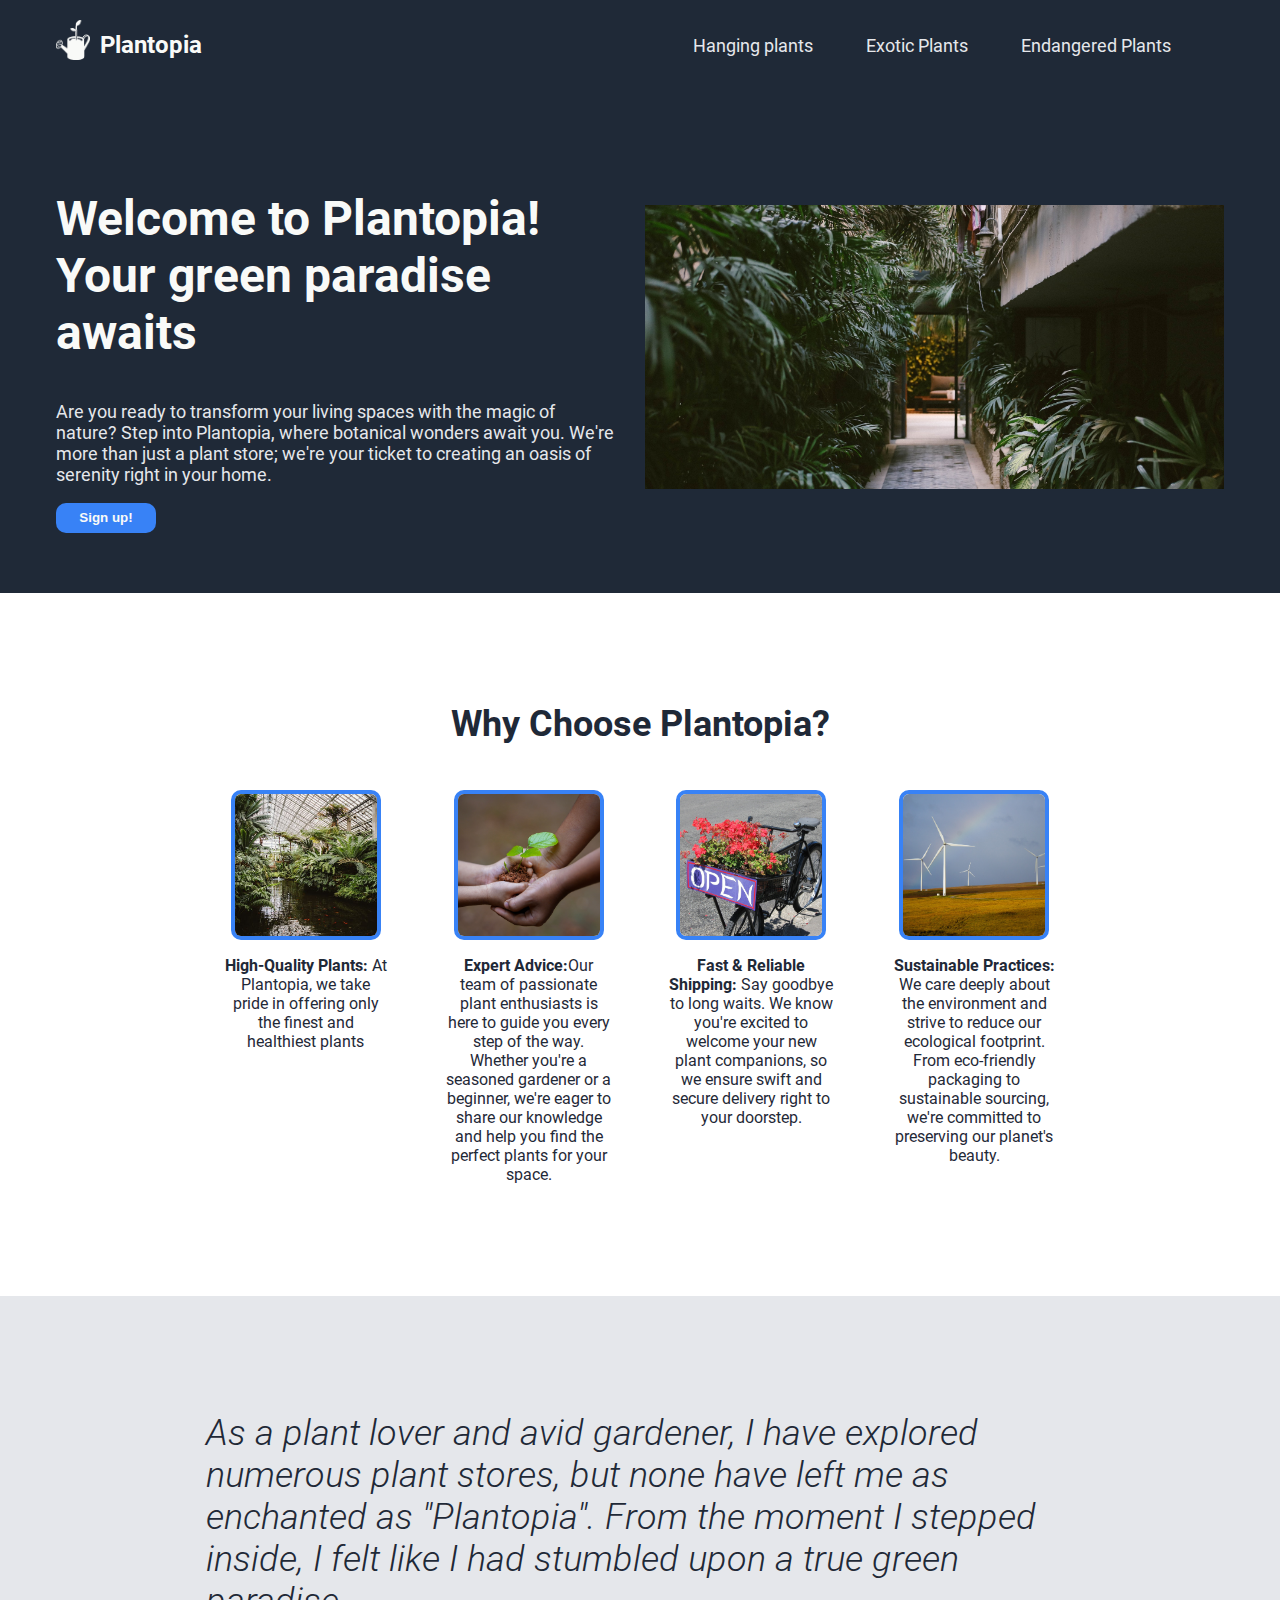
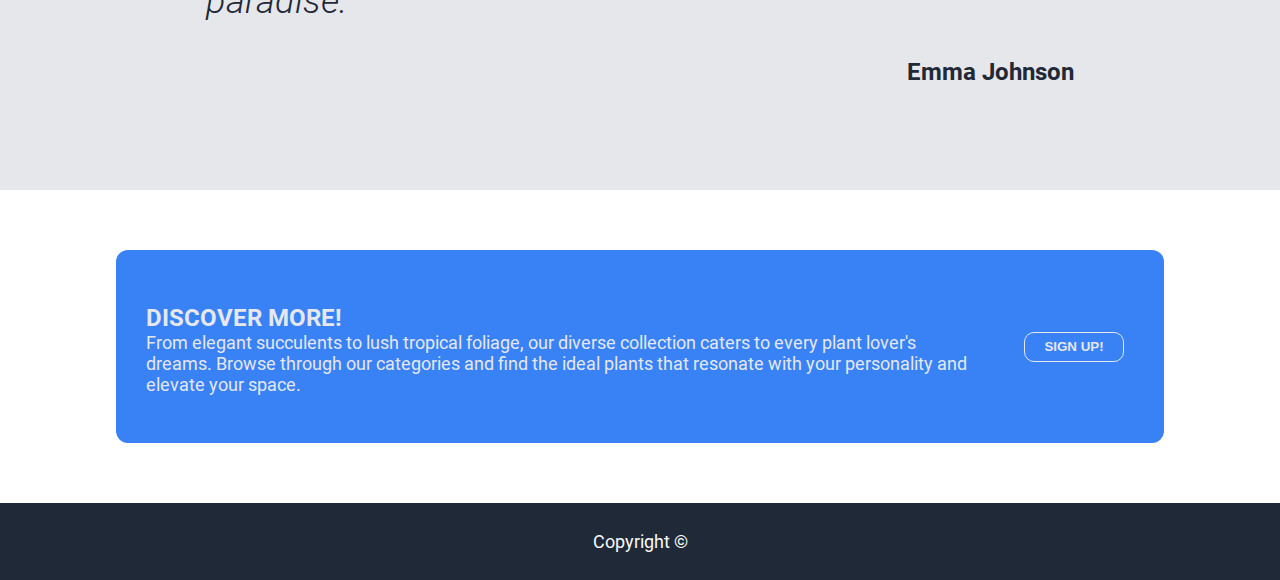
==== index.html @ 647eb0e5 "fix: add missing subtitle to main hero" ====
<!DOCTYPE html>
<html lang="en">
<head>
    <meta charset="UTF-8">
    <meta name="viewport" content="width=device-width, initial-scale=1.0">
    <link rel="stylesheet" type="text/css" href="style.css">
    <link rel="stylesheet" type="text/css" href="landing_page.css">
    <title>Plantopia</title>
</head>
<body>
    <header>
        <nav>
            <div class="container">
                <div class="row">
                    <a href="./index.html" class="header-logo">
                        <img class="img-logo" src="./img/logo.png" alt="Plantopia's logo; a watering can">
                        <h1>Plantopia</h1>
                    </a>
                    <div class="header-links">
                        <a href="hanging_plants.html">Hanging plants</a>
                        <a href="./exotic.html">Exotic Plants</a>
                        <a href="#">Endangered Plants</a>
                    </div>
                </div>
            </div>
        </nav>
    </header>
    <main>
        <section class="main-hero">
            <div class="container row">
                <div class="main-hero-text">
                    <h2 class="main-hero-title">Welcome to Plantopia! Your
                        green paradise awaits</h2>
                    <p class="main-hero-subtext">
                        Are you ready to transform your living spaces with the magic
                        of nature? Step into Plantopia, where botanical wonders await
                        you. We're more than just a plant store; we're your ticket to
                        creating an oasis of serenity right in your home.
                    </p>
                    <button class="btn client-area-button">
                        Sign up!
                    </button>
                </div>
                <figure class="main-hero-img">
                    <img src="./img/main-hero-garden.jpg" alt="Photo of our tropical garden">
                </figure>
            </div>
        </section>
        <section class="container-sm why-plantopia">
            <h2 class="">Why Choose Plantopia?</h2>
            <section class="row">
                <div class="item">
                    <img class="reason-img" src="./img/high-quality-plants.jpg" alt="">
                    <p>
                        <strong>High-Quality Plants:</strong> At Plantopia, we take
                        pride in offering only the finest and healthiest plants
                    </p>
                </div>
                <div class="item">
                    <img class="reason-img" src="./img/expert-advice.jpg" alt="">
                    <p>
                        <strong>Expert Advice:</strong>Our team of passionate plant
                        enthusiasts is here to guide you every step of the way.
                        Whether you're a seasoned gardener or a beginner, we're
                        eager to share our knowledge and help you find the perfect
                        plants for your space.
                    </p>
                </div>
                <div class="item">
                    <img class="reason-img" src="./img/fast-shipping.jpg" alt="">
                    <p>
                        <strong>Fast & Reliable Shipping:</strong> Say goodbye to
                        long waits. We know you're excited to welcome your new
                        plant companions, so we ensure swift and secure delivery
                        right to your doorstep.
                    </p>
                </div>
                <div class="item">
                    <img class="reason-img" src="./img/sustainability.jpg" alt="">
                    <p>
                        <strong>Sustainable Practices:</strong> We care deeply
                        about the environment and strive to reduce our ecological
                        footprint. From eco-friendly packaging to sustainable
                        sourcing, we're committed to preserving our planet's
                        beauty.
                    </p>
                </div>
            </section>
        </section>
        <section class="quote-section">
            <div class="container-sm">
                <p class="quote">
                    As a plant lover and avid gardener, I have explored
                    numerous plant stores, but none have left me as
                    enchanted as "Plantopia". From the moment I
                    stepped inside, I felt like I had stumbled upon a true
                    green paradise.
                </p>
                <p class="quote-name text-right">
                    <b>Emma Johnson</b>
                </p>
            </div>
        </section>
        <section class="container row" ID="cta">
            <div class="call-to-action">
                <div class="info">
                    <h3>DISCOVER MORE!</h3>
                    <p>From elegant succulents to lush tropical foliage, our diverse collection caters to every plant
                        lover's dreams.
                        Browse through our categories and find the ideal plants that resonate with your personality and
                        elevate your space.
                    </p>
                </div>
                <button class="btn">SIGN UP!</button>
            </div>
        </section>
    </main>
    <footer>
        <div class="container row" ID="copyright">
            <p>Copyright ©</p>
        </div>
    </footer>
</body>

</html>
---- style.css ----
@font-face {
    font-family: 'Roboto';
    src: url(fonts/roboto/Roboto-Regular.ttf) format('truetype');
    font-weight: normal;
}

@font-face {
    font-family: 'Roboto';
    src: url(fonts/roboto/Roboto-Bold.ttf) format('truetype');
    font-weight: bold;
}

@font-face {
    font-family: 'Roboto';
    src: url(fonts/roboto/Roboto-Black.ttf) format('truetype');
    font-weight: 900;
}

@font-face {
    font-family: 'Roboto-LightItalic';
    src: url(fonts/roboto/Roboto-LightItalic.ttf) format('truetype');
}

:root {
    --bg-dark: #1f2937;
    --bg-light: #e5e7eb;
    --accent-color: #3882f6;
    --bright-primary-text: #f9faf8;
    --bright-secondary-text: #e5e7eb;
    --dark-text: #1f2937;

    --extra-large-font: 48px;
    --large-font: 36px;
    --medium-font: 24px;
    --small-font: 18px;

    --border-radius: 10px;
}

* {
    box-sizing: border-box;
}

html, body {
    padding: 0;
    margin: 0;
    font-family: 'Roboto', sans-serif;
    color: var(--dark-text);
}

.btn {
    background-color: var(--accent-color);
    border-radius: var(--border-radius);
    border: 0;
    width: 100px;
    min-width: 100px;
    height: 30px;
    font-weight: bold;
    color: var(--bright-primary-text);
}

.container {
    max-width: 1200px;
    margin: 0 auto;
    padding: 0 1rem;
}

.container-sm {
    max-width: 900px;
    margin: 0 auto;
    padding: 0 1rem;
}

.row {
    display: flex;
}

.row.wrap {
    flex-wrap: wrap;
}

.row > * {
    flex: 1;
}

.text-right {
    text-align: right;
}

.m-0 {
    margin: 0;
}

.pe-2 {
    padding-right: 1rem;
}

.ps-2 {
    padding-left: 1rem;
}

header {
    background-color: var(--bg-dark);
    padding: 20px 0;
}

nav a {
    text-decoration: none;
    color: var(--bright-secondary-text);
    font-size: var(--small-font);

    transition: 0.2s;
}

nav a:hover {
    color: var(--accent-color);
}

.header-logo {
    display: flex;
}

.header-logo > h1 {
    margin: auto 10px;
    font-size: 24px;
    color: var(--bright-primary-text);
}

.img-logo {
    height: 50px;
    padding-bottom: 10px;
}

.header-links {
    display: flex;
    justify-content: space-evenly;
    margin: auto 0;
}

.header-links .active {
    color: var(--accent-color);
}

footer {
    background-color: var(--bg-dark);
    color: var(--bright-primary-text);
    text-align: center;
    padding: 10px;
}

#copyright {
    font-size: var(--small-font);
}

.call-to-action {
    background-color: var(--accent-color);
    color: var(--bright-secondary-text);
    margin: 60px;
    padding: 30px;
    border-radius: 12px;
    display: flex;
    align-items: center;
}

.call-to-action button {
    margin: 10px;
    border: 1px solid var(--bright-secondary-text);
    color: var(--bright-secondary-text);
}

.info h3 {
    margin-bottom: 0;
    font-size: var(--medium-font);
}

.info p {
    margin-top: 0;
    font-size: var(--small-font);
    padding-right: 30px;
}

@media (max-width: 599px) {
    .container.row, .call-to-action {
        flex-direction: column;
        justify-content: center;
    }
}
---- landing_page.css ----
.main-hero {
    background-color: var(--bg-dark);
    padding: 60px 0;
}

.main-hero .container {
    gap: 10px;
}

.main-hero-title {
    color: var(--bright-primary-text);
    font-size: var(--extra-large-font);
}

.main-hero-subtext {
    color: var(--bright-secondary-text);
    font-size: var(--small-font);
    padding-right: 1rem;
}

.main-hero img {
    width: 100%;
    padding-top: 1rem;
    margin: auto 0;
    max-height: 300px;
    object-fit: cover;
}

.main-hero-img {
    margin: auto;
}

/* SECOND SECTION  */

.why-plantopia {
    display: flex;
    flex-direction: column;
    margin-top: 80px;
}

.why-plantopia h2 {
    text-align: center;
    font-size: 36px;
}

.why-plantopia section {
    justify-content: space-between;
    padding: 16px;
}

.item {
    display: flex;
    flex-direction: column;
    align-items: center;
    max-width: 20%;
}

.item p {
    text-align: center;
}

.reason-img {
    height: 150px;
    width: 150px;
    border-radius: var(--border-radius);
    border: 4px solid var(--accent-color);
    object-fit: cover;
}

/* QUOTE SECTION */

.quote-section {
    background-color: var(--bg-light);
    padding: 80px;
    margin-top: 80px;
}

.quote-section p:first-child {
    font-family: 'Roboto-LightItalic', sans-serif;
    color: #1f2937;
}

.quote-section div {
    margin: auto;
}

.quote {
    font-size: 36px;
}

.quote-name {
    font-size: 24px;
}

@media (max-width: 899px) {
    .main-hero {
        padding: 60px 20px;
    }

    .main-hero-text {
        margin-bottom: 10px;
    }

    .main-hero-text .btn {
        align-self: center;
    }

    .quote-section {
        padding: 80px 20px;
    }

    .item {
        max-width: unset;
    }

    .why-plantopia section {
        flex-wrap: wrap;
    }
}
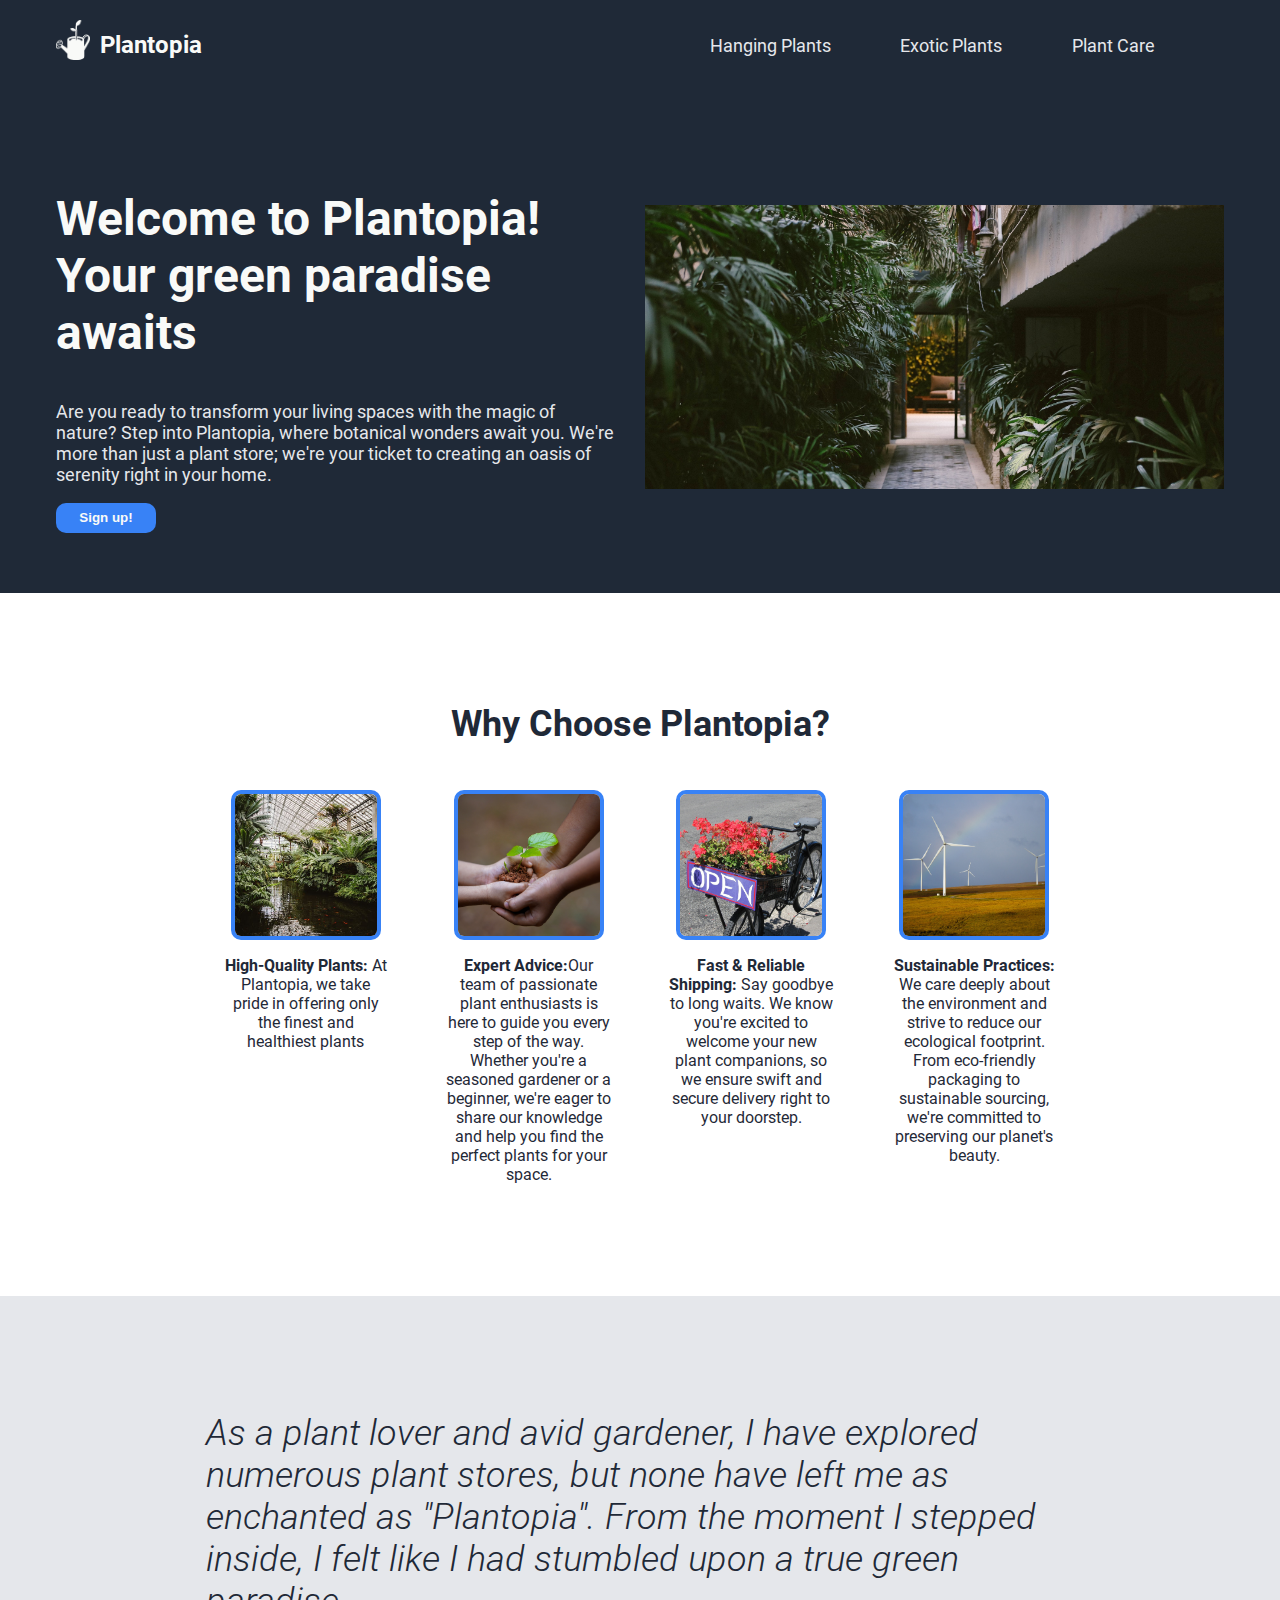
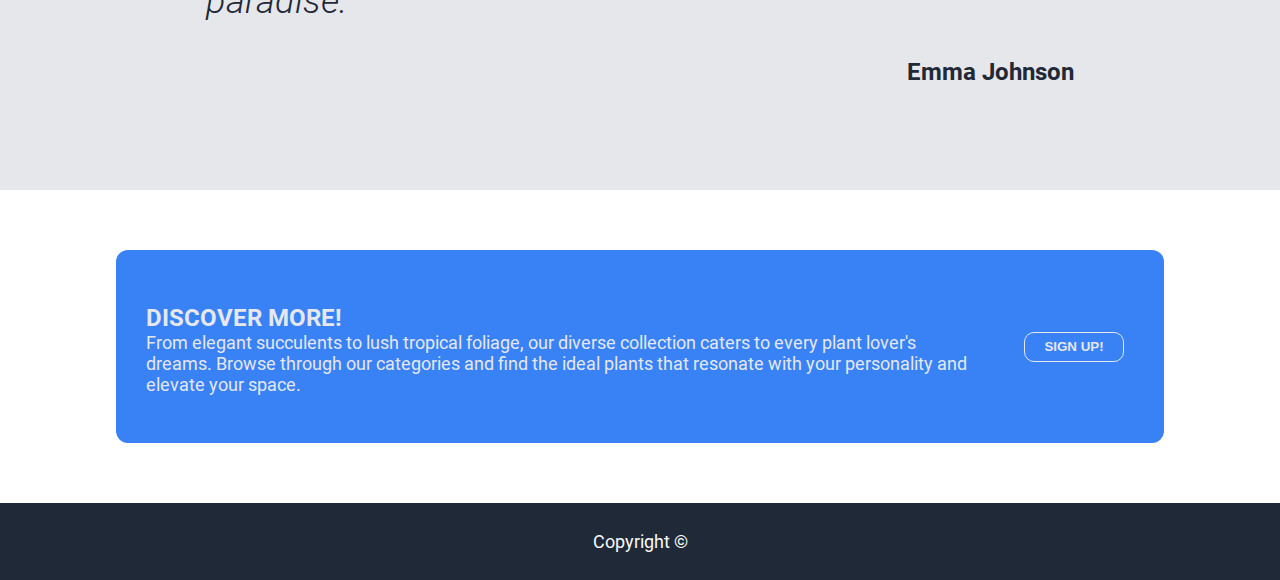
==== commit f0ac45a3: "fix: broken links in all html files" ====
--- a/index.html
+++ b/index.html
@@ -17,9 +17,9 @@
                         <h1>Plantopia</h1>
                     </a>
                     <div class="header-links">
-                        <a href="hanging_plants.html">Hanging plants</a>
-                        <a href="./exotic.html">Exotic Plants</a>
-                        <a href="#">Endangered Plants</a>
+                        <a href="./pages/hanging_plants.html">Hanging Plants</a>
+                        <a href="./pages/exotic.html">Exotic Plants</a>
+                        <a href="./pages/plant-care.html">Plant Care</a>
                     </div>
                 </div>
             </div>
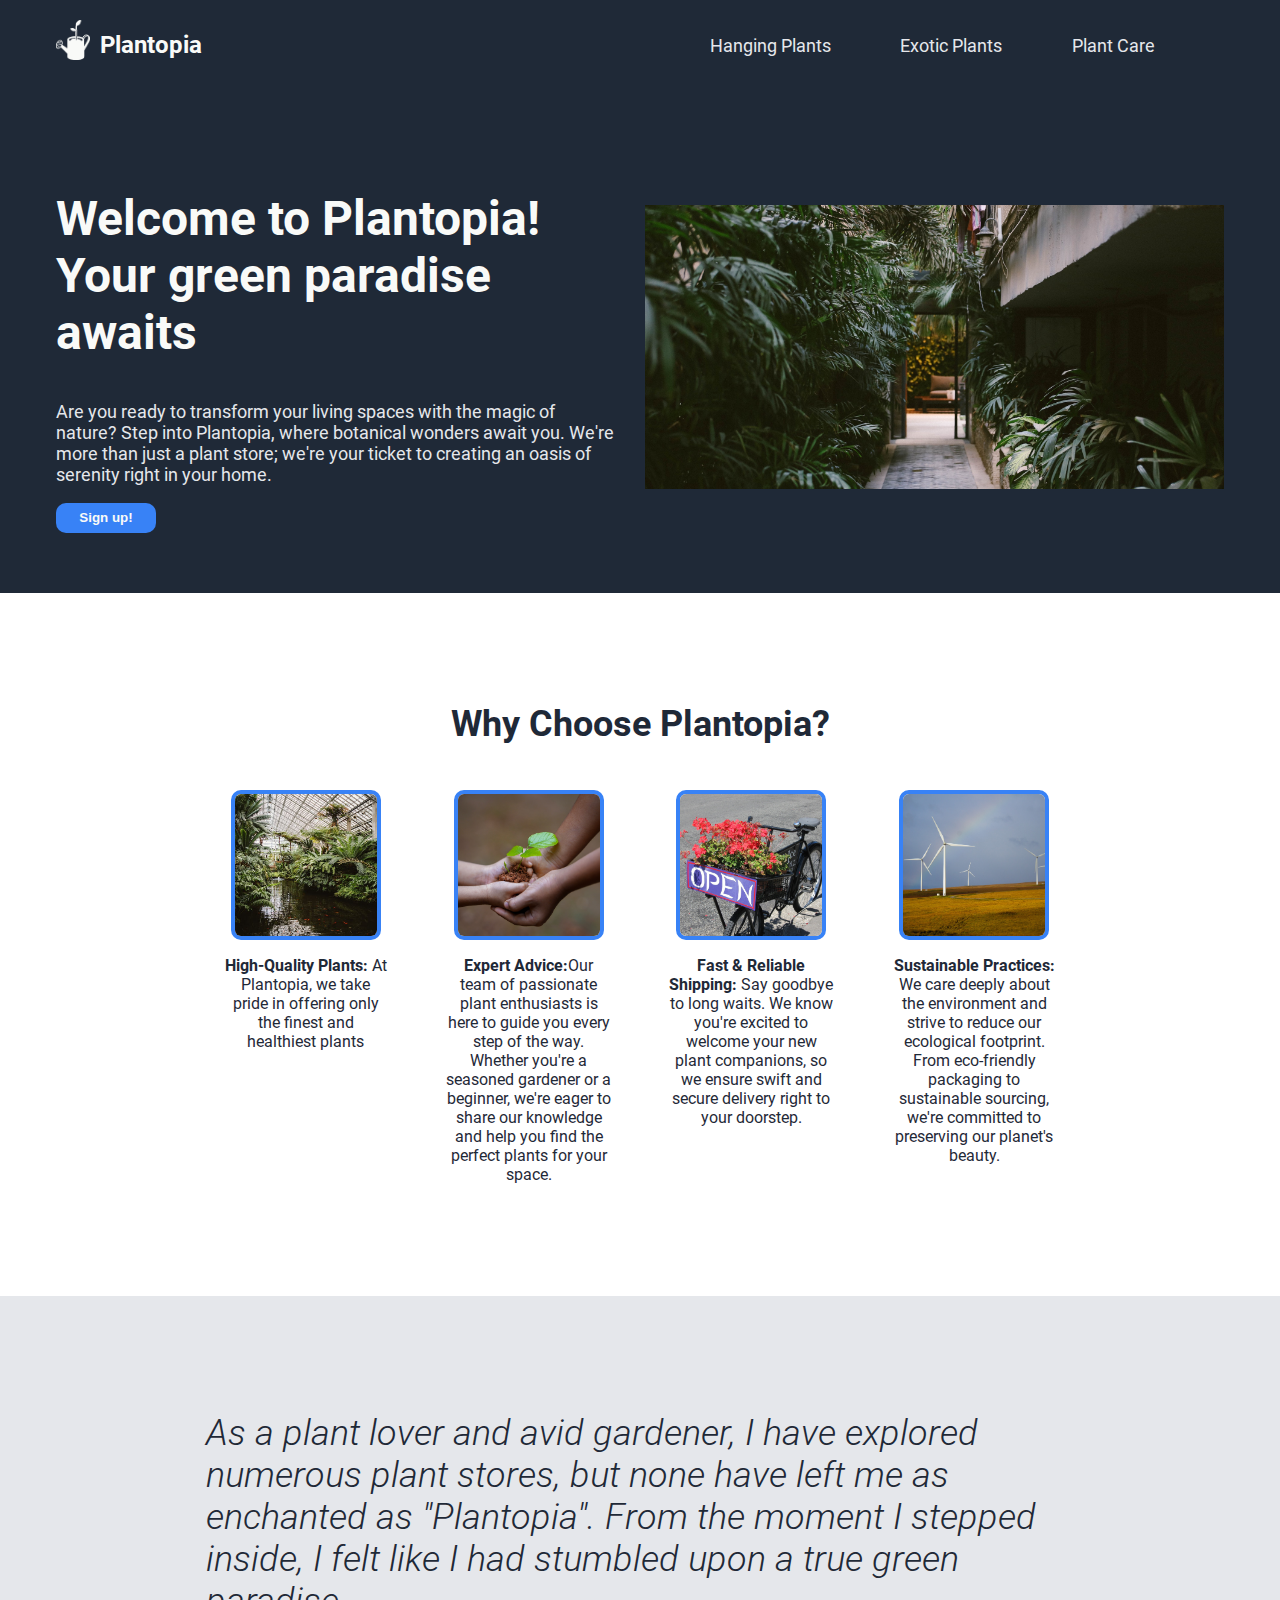
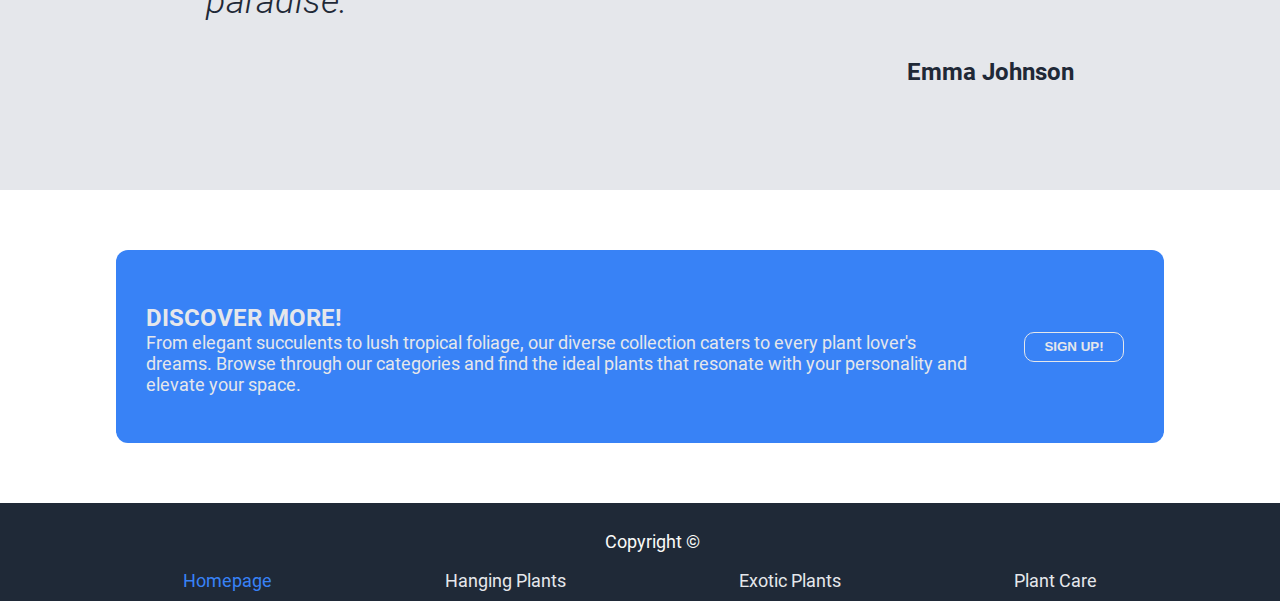
==== commit 202e5d45: "Merge remote-tracking branch 'origin/feature/responsiveness' into feature/bottom_nav" ====
--- a/index.html
+++ b/index.html
@@ -16,7 +16,7 @@
                         <img class="img-logo" src="./img/logo.png" alt="Plantopia's logo; a watering can">
                         <h1>Plantopia</h1>
                     </a>
-                    <div class="header-links">
+                    <div class="navigation-links">
                         <a href="./pages/hanging_plants.html">Hanging Plants</a>
                         <a href="./pages/exotic.html">Exotic Plants</a>
                         <a href="./pages/plant-care.html">Plant Care</a>
@@ -119,7 +119,14 @@
         <div class="container row" ID="copyright">
             <p>Copyright ©</p>
         </div>
+        <div>
+            <nav class="navigation-links">
+                <a href="./index.html" class="active">Homepage</a>
+                <a href="#">Hanging Plants</a>
+                <a href="./pages/exotic.html">Exotic Plants</a>
+                <a href="./pages/plant-care.html">Plant Care</a>
+            </nav>
+        </div>
     </footer>
 </body>
-
 </html>
--- a/style.css
+++ b/style.css
@@ -131,13 +131,13 @@
     padding-bottom: 10px;
 }
 
-.header-links {
+.navigation-links {
     display: flex;
     justify-content: space-evenly;
     margin: auto 0;
 }
 
-.header-links .active {
+.navigation-links .active {
     color: var(--accent-color);
 }
 
@@ -150,6 +150,7 @@
 
 #copyright {
     font-size: var(--small-font);
+    padding-left: 40px;
 }
 
 .call-to-action {
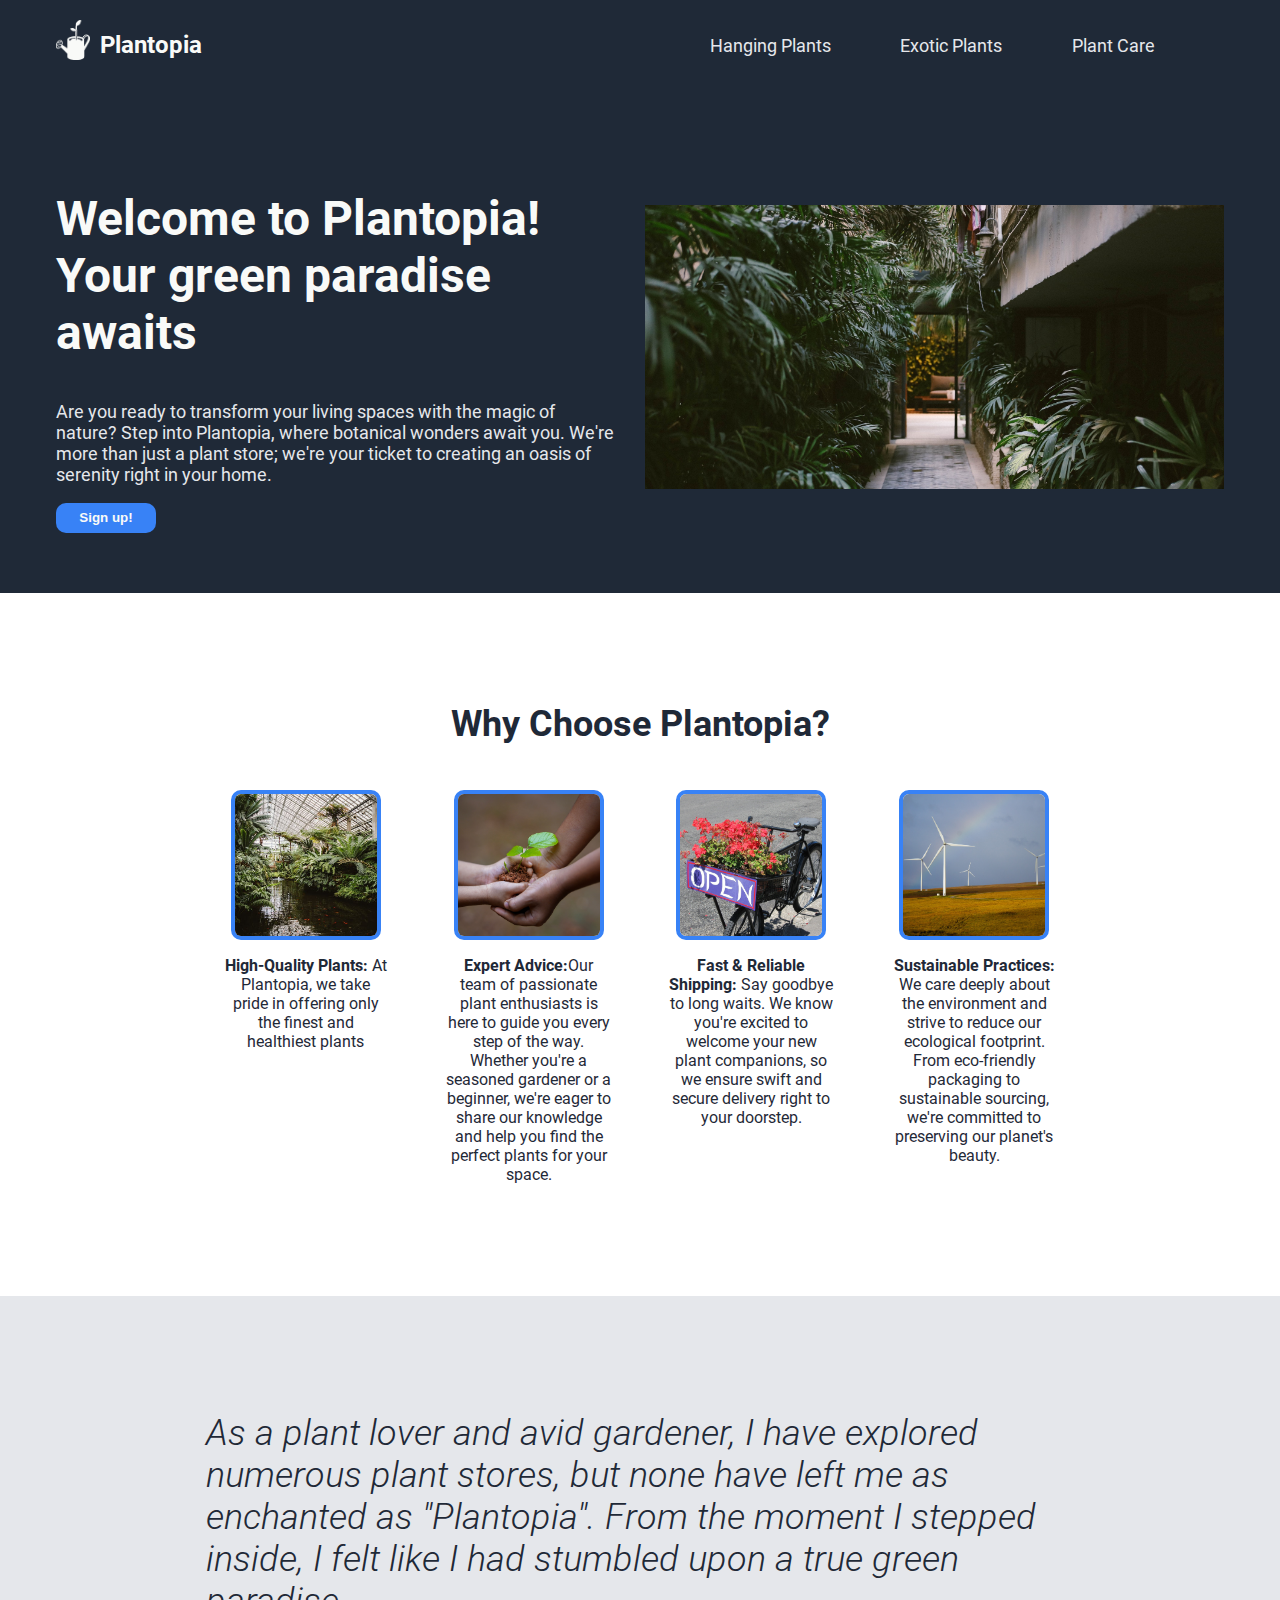
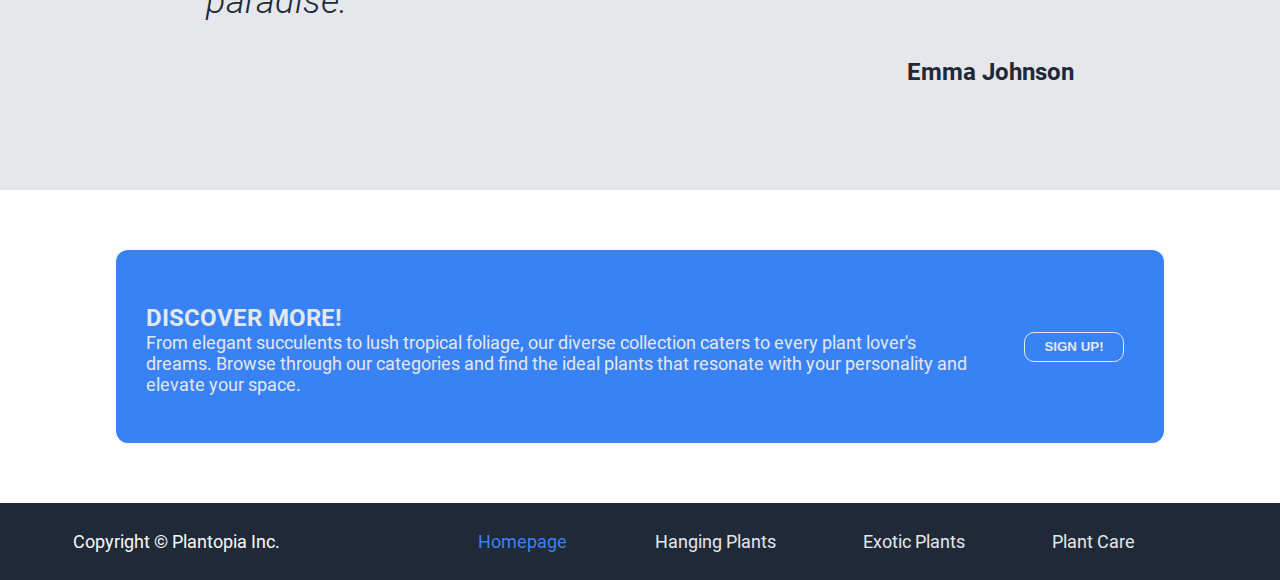
==== commit 3f0f124b: "feat: add company name to copyright notice" ====
--- a/index.html
+++ b/index.html
@@ -117,12 +117,12 @@
     </main>
     <footer>
         <div class="container row" ID="copyright">
-            <p>Copyright ©</p>
+            <p>Copyright © Plantopia Inc.</p>
         </div>
         <div>
             <nav class="navigation-links">
                 <a href="./index.html" class="active">Homepage</a>
-                <a href="#">Hanging Plants</a>
+                <a href="./pages/hanging_plants.html">Hanging Plants</a>
                 <a href="./pages/exotic.html">Exotic Plants</a>
                 <a href="./pages/plant-care.html">Plant Care</a>
             </nav>
--- a/style.css
+++ b/style.css
@@ -142,15 +142,15 @@
 }
 
 footer {
+    display: flex;
     background-color: var(--bg-dark);
     color: var(--bright-primary-text);
-    text-align: center;
     padding: 10px;
 }
 
 #copyright {
+    align-self: start;
     font-size: var(--small-font);
-    padding-left: 40px;
 }
 
 .call-to-action {
@@ -180,9 +180,28 @@
     padding-right: 30px;
 }
 
+footer div:last-child {
+    margin: auto;
+    width: 66%;
+    justify-content: space-evenly;
+}
+
 @media (max-width: 599px) {
     .container.row, .call-to-action {
         flex-direction: column;
         justify-content: center;
     }
-}
+    
+    footer {
+        flex-direction: column;
+    }
+
+    footer div:last-child {
+        flex-wrap: wrap;
+        width: 100%;
+    }
+
+    footer .navigation-links {
+        gap: 12px;
+    }
+}
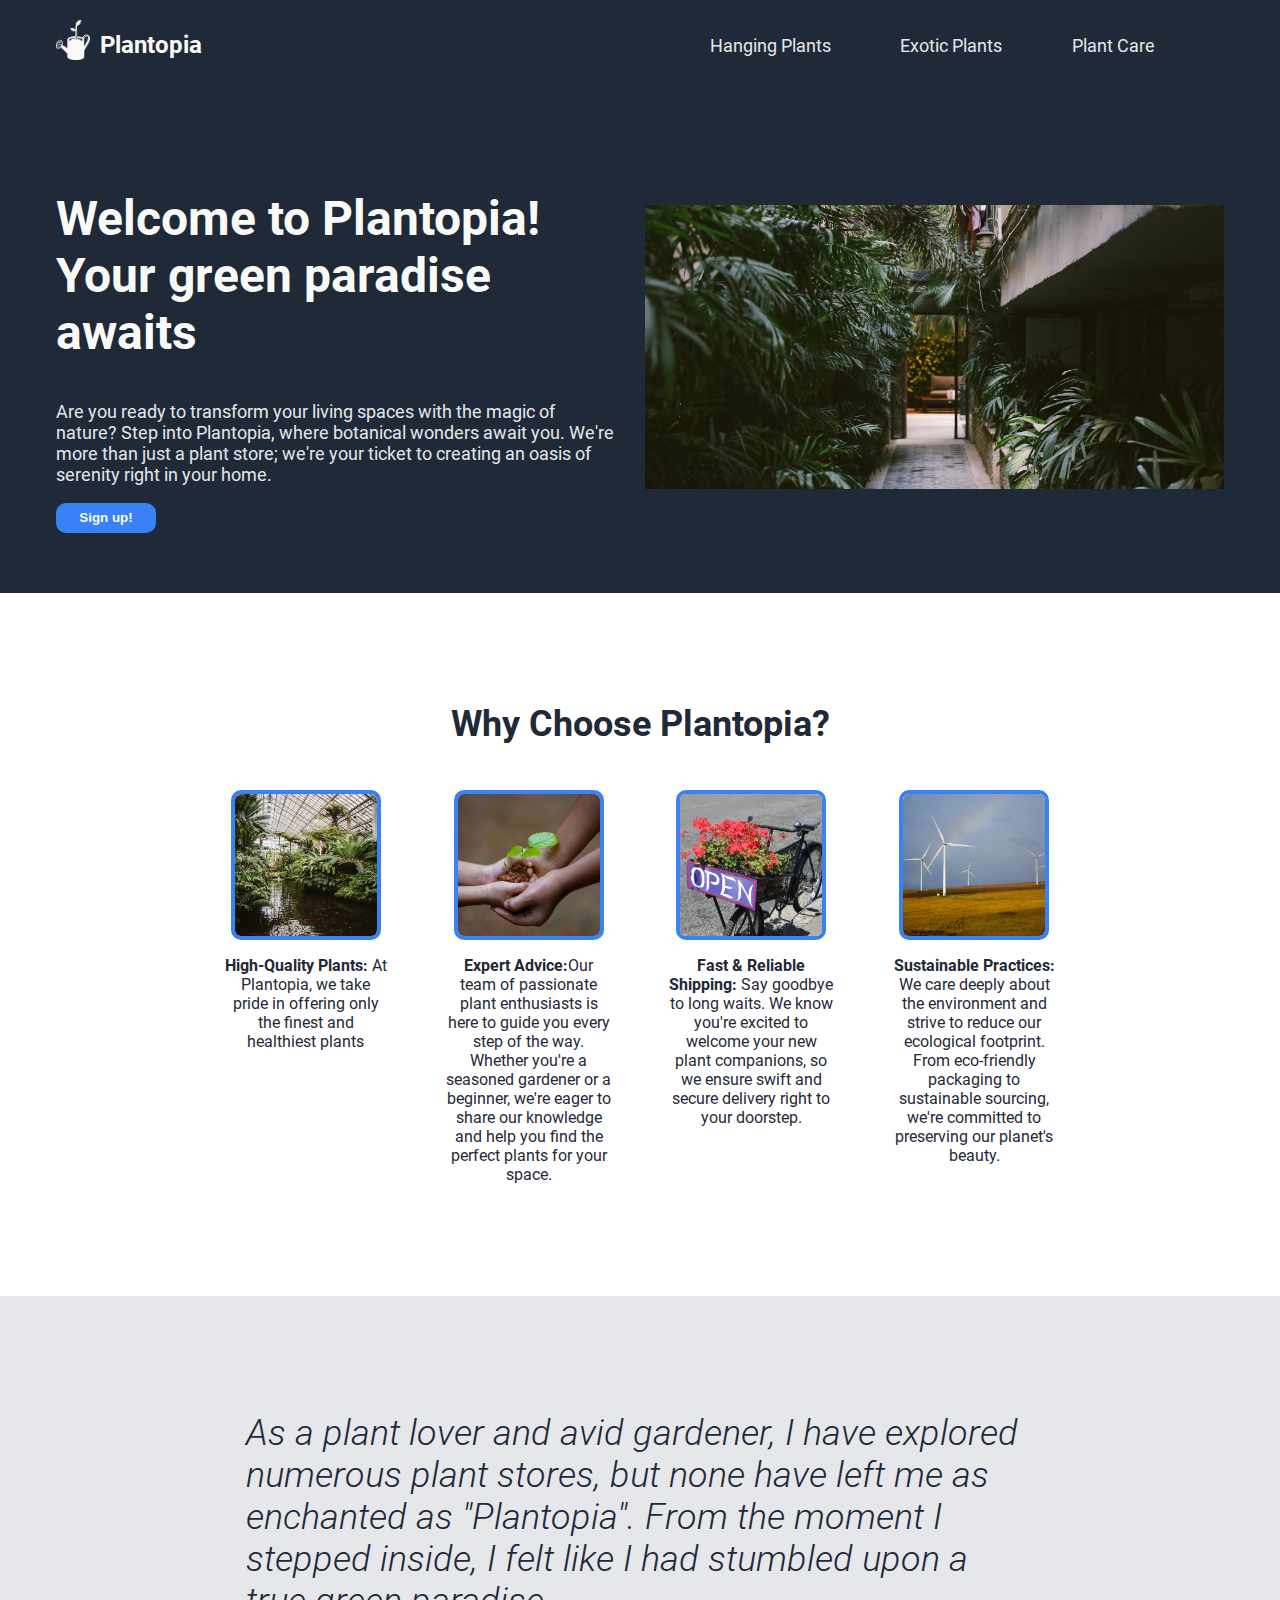
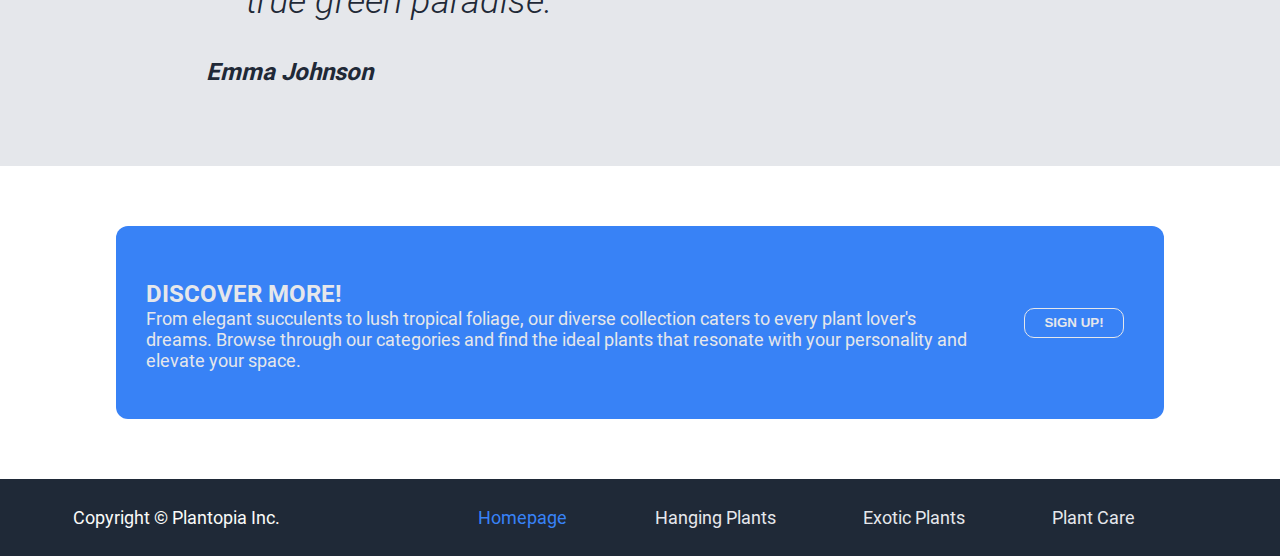
==== commit 3eb2cf8e: "feat: use blockquote" ====
--- a/index.html
+++ b/index.html
@@ -89,16 +89,16 @@
         </section>
         <section class="quote-section">
             <div class="container-sm">
-                <p class="quote">
+                <blockquote class="quote">
                     As a plant lover and avid gardener, I have explored
                     numerous plant stores, but none have left me as
                     enchanted as "Plantopia". From the moment I
                     stepped inside, I felt like I had stumbled upon a true
                     green paradise.
-                </p>
-                <p class="quote-name text-right">
+                </blockquote>
+                <cite class="quote-name text-right">
                     <b>Emma Johnson</b>
-                </p>
+                </cite>
             </div>
         </section>
         <section class="container row" ID="cta">
--- a/landing_page.css
+++ b/landing_page.css
@@ -75,7 +75,7 @@
     margin-top: 80px;
 }
 
-.quote-section p:first-child {
+.quote-section blockquote {
     font-family: 'Roboto-LightItalic', sans-serif;
     color: #1f2937;
 }
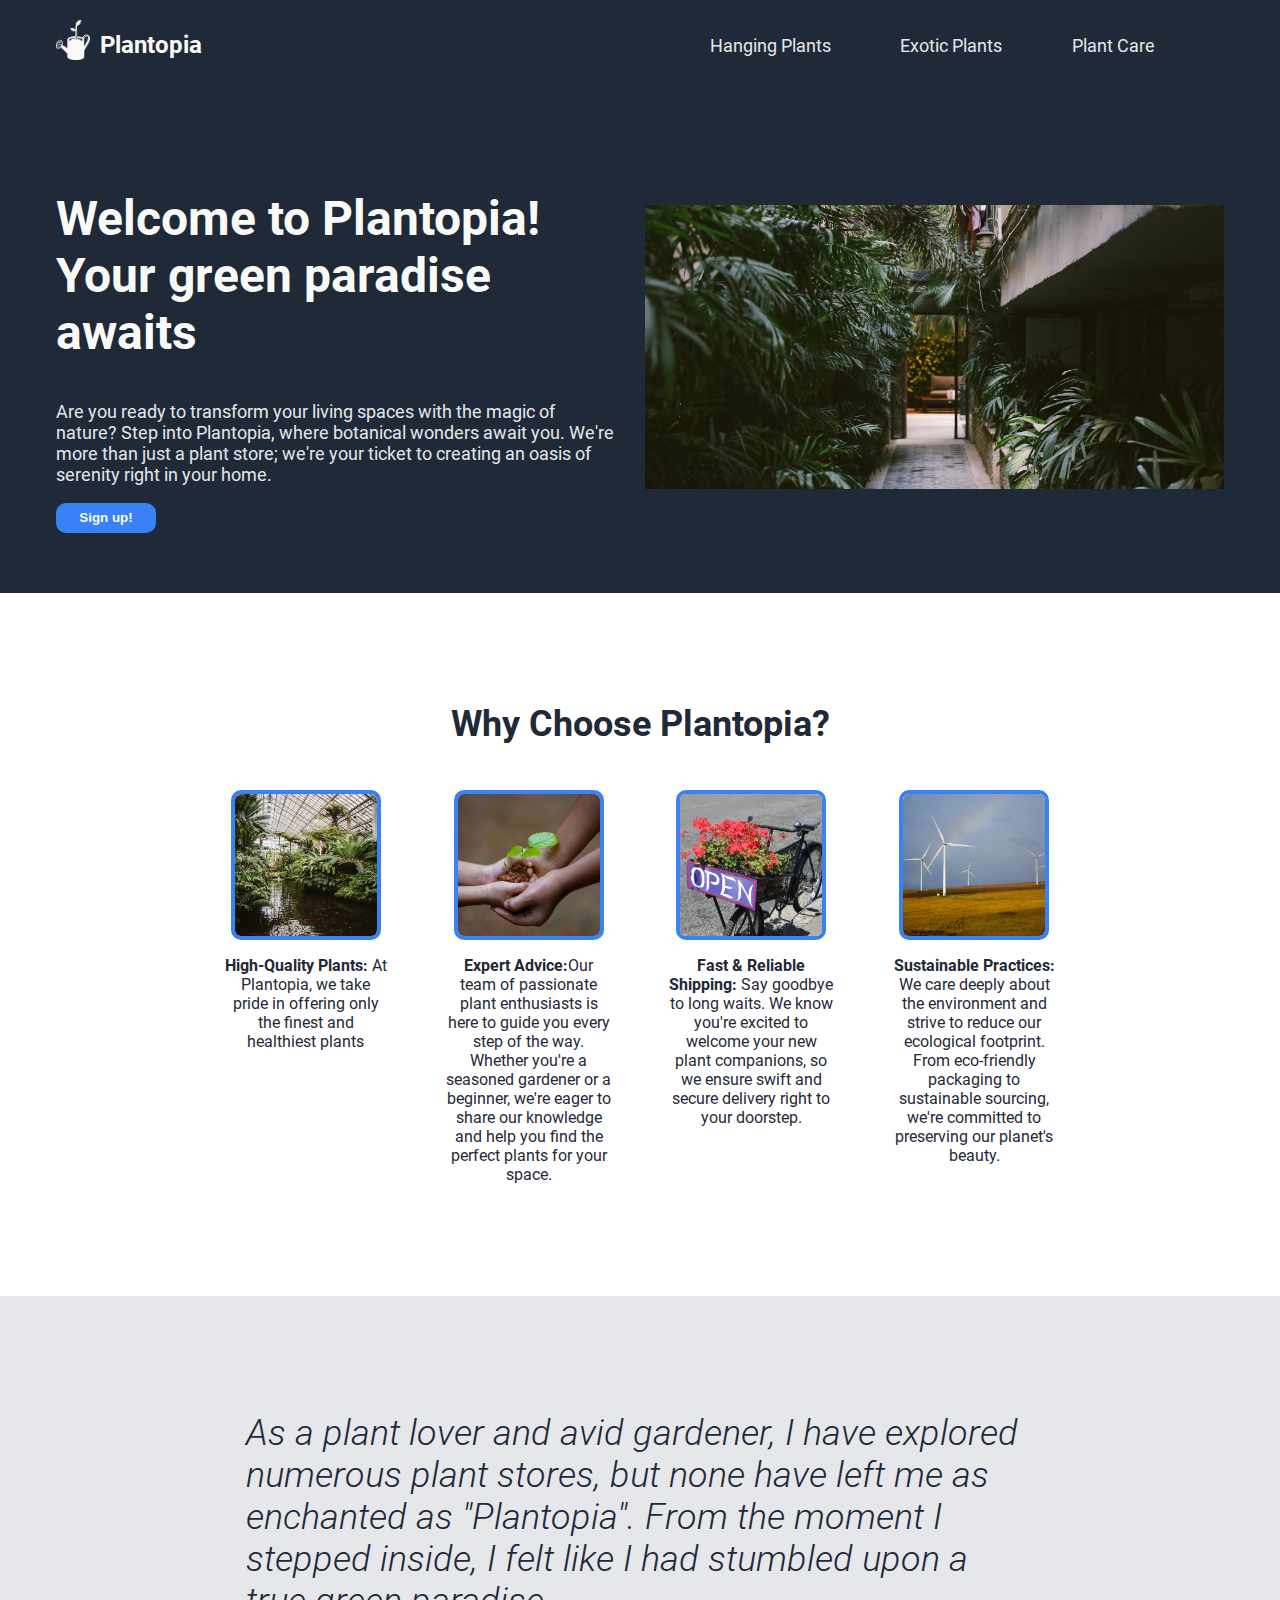
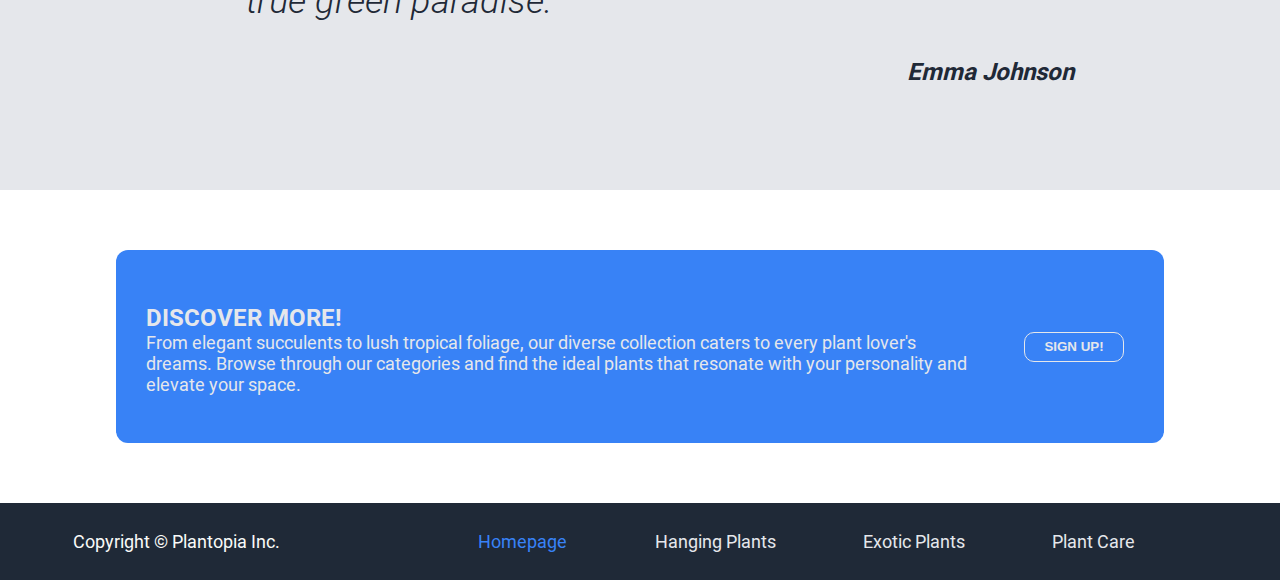
==== commit 89037f67: "feat: add semantic elements" ====
--- a/index.html
+++ b/index.html
@@ -41,9 +41,9 @@
                         Sign up!
                     </button>
                 </div>
-                <figure class="main-hero-img">
+                <picture class="main-hero-img">
                     <img src="./img/main-hero-garden.jpg" alt="Photo of our tropical garden">
-                </figure>
+                </picture>
             </div>
         </section>
         <section class="container-sm why-plantopia">
@@ -97,7 +97,7 @@
                     green paradise.
                 </blockquote>
                 <cite class="quote-name text-right">
-                    <b>Emma Johnson</b>
+                    <p><b>Emma Johnson</b></p>
                 </cite>
             </div>
         </section>
